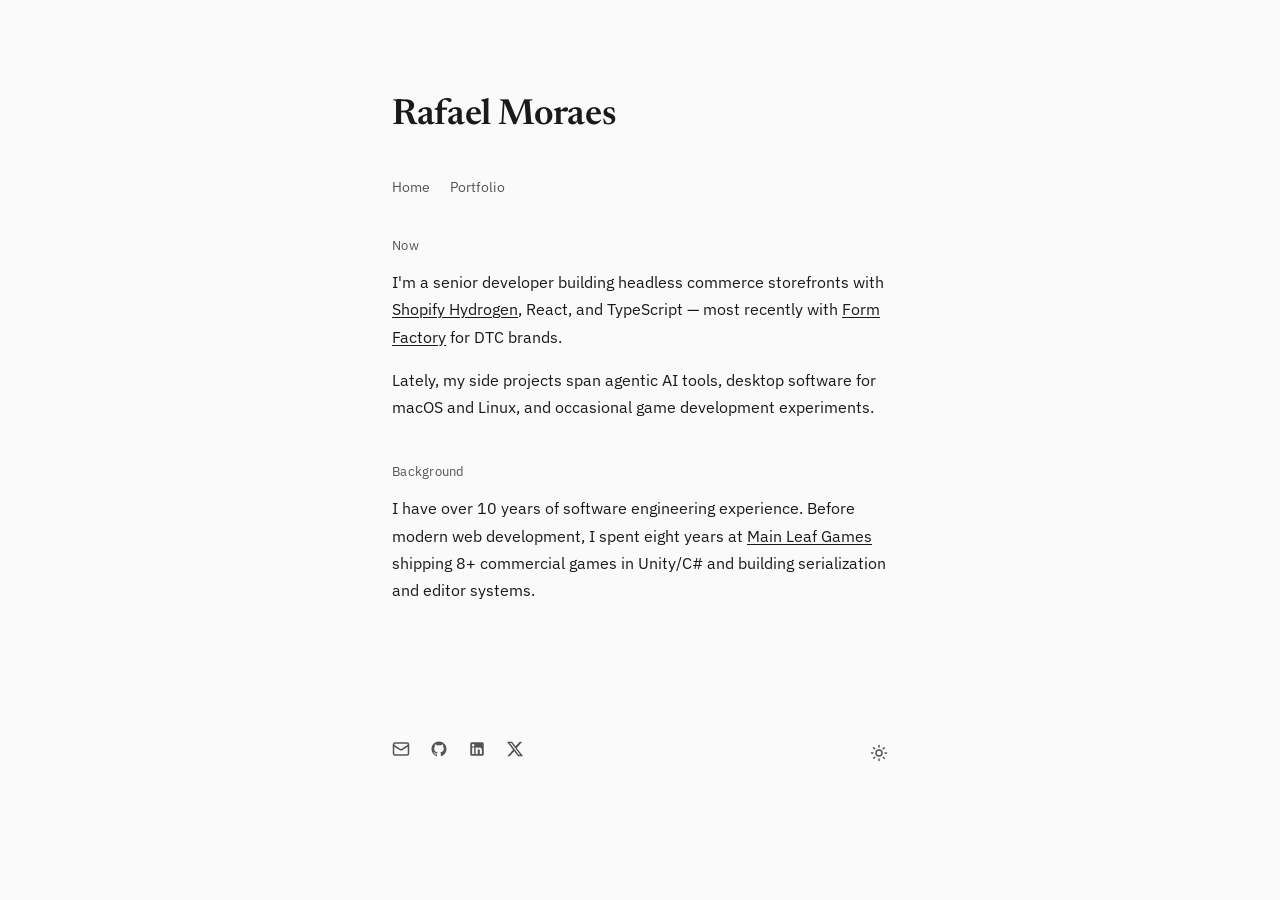
==== index.html @ d6a02d08 "Update Background section: concise focus on 10+ years and Main Leaf Games" ====
<!DOCTYPE html>
<html lang="en">
<head>
  <meta charset="UTF-8">
  <meta name="viewport" content="width=device-width, initial-scale=1.0">
  <meta name="color-scheme" content="light dark">
  <script>
    (function () {
      try {
        var stored = localStorage.getItem('theme');
        if (stored === 'light' || stored === 'dark') {
          document.documentElement.setAttribute('data-theme', stored);
        }
      } catch (e) {}
    })();
  </script>
  <title>Rafael Moraes</title>
  <meta name="description" content="Rafael Moraes — Senior Software Developer building headless commerce storefronts and developer tools.">
  <meta property="og:title" content="Rafael Moraes">
  <meta property="og:description" content="Senior Software Developer building headless commerce storefronts and developer tools.">
  <meta property="og:type" content="website">
  <link rel="icon" href="data:image/svg+xml,<svg xmlns='http://www.w3.org/2000/svg' viewBox='0 0 100 100'><text y='.9em' font-size='90'>·</text></svg>">
  <link rel="stylesheet" href="css/style.css">
</head>
<body>
  <div class="container">
    <header>
      <h1><a href="./">Rafael Moraes</a></h1>
      <nav>
        <ul>
          <li><span aria-current="page">Home</span></li>
          <li><a href="./portfolio.html">Portfolio</a></li>
        </ul>
      </nav>
    </header>

    <main>
      <section>
        <p class="section-label">Now</p>
        <p>I'm a senior developer building headless commerce storefronts with <a href="https://shopify.dev/docs/storefronts/headless/hydrogen" target="_blank" rel="noopener noreferrer">Shopify Hydrogen</a>, React, and TypeScript — most recently with <a href="https://formfactory.dev" target="_blank" rel="noopener noreferrer">Form Factory</a> for DTC brands.</p>
        <p>Lately, my side projects span agentic AI tools, desktop software for macOS and Linux, and occasional game development experiments.</p>
      </section>

      <section>
        <p class="section-label">Background</p>
        <p>I have over 10 years of software engineering experience. Before modern web development, I spent eight years at <a href="https://mainleaf.com" target="_blank" rel="noopener noreferrer">Main Leaf Games</a> shipping 8+ commercial games in Unity/C# and building serialization and editor systems.</p>
      </section>
    </main>

    <footer>
      <ul>
        <li>
          <a href="mailto:rafael@rbm.rs" aria-label="Email">
            <svg xmlns="http://www.w3.org/2000/svg" width="18" height="18" viewBox="0 0 24 24" fill="none" stroke="currentColor" stroke-width="2" stroke-linecap="round" stroke-linejoin="round" aria-hidden="true">
              <rect width="20" height="16" x="2" y="4" rx="2"/>
              <path d="m22 7-8.97 5.7a1.94 1.94 0 0 1-2.06 0L2 7"/>
            </svg>
          </a>
        </li>
        <li>
          <a href="https://github.com/rbmrs" target="_blank" rel="noopener noreferrer" aria-label="GitHub">
            <svg xmlns="http://www.w3.org/2000/svg" width="18" height="18" viewBox="0 0 24 24" fill="currentColor" aria-hidden="true">
              <path d="M12 2C6.477 2 2 6.484 2 12.017c0 4.425 2.865 8.18 6.839 9.504.5.092.682-.217.682-.483 0-.237-.008-.868-.013-1.703-2.782.605-3.369-1.343-3.369-1.343-.454-1.158-1.11-1.466-1.11-1.466-.908-.62.069-.608.069-.608 1.003.07 1.53 1.032 1.53 1.032.892 1.53 2.341 1.088 2.91.832.092-.647.35-1.088.636-1.338-2.22-.253-4.555-1.113-4.555-4.951 0-1.093.39-1.988 1.029-2.688-.103-.253-.446-1.272.098-2.65 0 0 .84-.27 2.75 1.026A9.564 9.564 0 0 1 12 6.844c.85.004 1.705.115 2.504.337 1.909-1.296 2.747-1.027 2.747-1.027.546 1.379.202 2.398.1 2.651.64.7 1.028 1.595 1.028 2.688 0 3.848-2.339 4.695-4.566 4.943.359.309.678.92.678 1.855 0 1.338-.012 2.419-.012 2.747 0 .268.18.58.688.482A10.019 10.019 0 0 0 22 12.017C22 6.484 17.522 2 12 2z"/>
            </svg>
          </a>
        </li>
        <li>
          <a href="https://www.linkedin.com/in/rafael-moraes-a4942123/" target="_blank" rel="noopener noreferrer" aria-label="LinkedIn">
            <svg xmlns="http://www.w3.org/2000/svg" width="18" height="18" viewBox="0 0 24 24" fill="currentColor" aria-hidden="true">
              <path d="M19 3a2 2 0 0 1 2 2v14a2 2 0 0 1-2 2H5a2 2 0 0 1-2-2V5a2 2 0 0 1 2-2h14m-.5 15.5v-5.3a3.26 3.26 0 0 0-3.26-3.26c-.85 0-1.84.52-2.28 1.3v-1.11h-2.79v8.37h2.79v-4.93c0-.77.62-1.4 1.39-1.4a1.4 1.4 0 0 1 1.4 1.4v4.93h2.75M6.88 8.56a1.68 1.68 0 0 0 1.68-1.68c0-.93-.75-1.69-1.68-1.69a1.69 1.69 0 0 0-1.69 1.69c0 .93.76 1.68 1.69 1.68m1.39 9.94v-8.37H5.5v8.37h2.77z"/>
            </svg>
          </a>
        </li>
        <li>
          <a href="https://x.com/rbmrs_" target="_blank" rel="noopener noreferrer" aria-label="X (Twitter)">
            <svg xmlns="http://www.w3.org/2000/svg" width="18" height="18" viewBox="0 0 24 24" fill="currentColor" aria-hidden="true">
              <path d="M18.244 2.25h3.308l-7.227 8.26 8.502 11.24H16.17l-5.214-6.817L4.99 21.75H1.68l7.73-8.835L1.254 2.25H8.08l4.713 6.231zm-1.161 17.52h1.833L7.084 4.126H5.117z"/>
            </svg>
          </a>
        </li>
      </ul>
      <button id="theme-toggle" type="button" aria-label="Toggle theme">
        <span class="icon-sun">
          <svg xmlns="http://www.w3.org/2000/svg" width="18" height="18" viewBox="0 0 24 24" fill="none" stroke="currentColor" stroke-width="2" stroke-linecap="round" stroke-linejoin="round" aria-hidden="true">
            <circle cx="12" cy="12" r="4" />
            <path d="M12 2v2" />
            <path d="M12 20v2" />
            <path d="m4.93 4.93 1.41 1.41" />
            <path d="m17.66 17.66 1.41 1.41" />
            <path d="M2 12h2" />
            <path d="M20 12h2" />
            <path d="m6.34 17.66-1.41 1.41" />
            <path d="m19.07 4.93-1.41 1.41" />
          </svg>
        </span>
        <span class="icon-moon">
          <svg xmlns="http://www.w3.org/2000/svg" width="18" height="18" viewBox="0 0 24 24" fill="none" stroke="currentColor" stroke-width="2" stroke-linecap="round" stroke-linejoin="round" aria-hidden="true">
            <path d="M20.985 12.486a9 9 0 1 1-9.473-9.472c.405-.022.617.46.402.803a6 6 0 0 0 8.268 8.268c.344-.215.825-.004.803.401" />
          </svg>
        </span>
      </button>
    </footer>
  </div>

  <script>
    (function () {
      var button = document.getElementById('theme-toggle');
      if (!button) return;
      function current() {
        var attr = document.documentElement.getAttribute('data-theme');
        if (attr === 'light' || attr === 'dark') return attr;
        return window.matchMedia('(prefers-color-scheme: dark)').matches ? 'dark' : 'light';
      }
      function updateLabel() {
        var target = current() === 'dark' ? 'light' : 'dark';
        button.setAttribute('aria-label', 'Switch to ' + target + ' theme');
        button.title = button.getAttribute('aria-label');
      }
      button.addEventListener('click', function () {
        var next = current() === 'dark' ? 'light' : 'dark';
        document.documentElement.setAttribute('data-theme', next);
        try {
          localStorage.setItem('theme', next);
        } catch (e) {}
        updateLabel();
      });
      updateLabel();
    })();
  </script>
</body>
</html>
---- css/style.css ----
@import url('https://fonts.googleapis.com/css2?family=IBM+Plex+Sans:wght@400;600&family=Newsreader:wght@600&display=swap');

:root {
  --font-body: 'IBM Plex Sans', system-ui, -apple-system, sans-serif;
  --font-heading: 'Newsreader', Georgia, 'Times New Roman', serif;
  --font-mono: monospace;
  --color-bg: #fafafa;
  --color-text: #1a1a1a;
  --color-muted: #555;
  --color-link: #0057ff;
  --max-width: 34rem;
  --spacing: 1.5rem;
}

*,
*::before,
*::after {
  margin: 0;
  padding: 0;
  box-sizing: border-box;
}

html {
  color-scheme: light dark;
}

@media (prefers-color-scheme: dark) {
  :root:not([data-theme="light"]) {
    --color-bg: #161615;
    --color-text: #e8e8e6;
    --color-muted: #9a9a96;
  }
}

html[data-theme="dark"] {
  color-scheme: dark;
  --color-bg: #161615;
  --color-text: #e8e8e6;
  --color-muted: #9a9a96;
}

html[data-theme="light"] {
  color-scheme: light;
}

body {
  font-family: var(--font-body);
  color: var(--color-text);
  background: var(--color-bg);
  line-height: 1.6;
  -webkit-font-smoothing: antialiased;
}

/* --- Layout --- */

.container {
  max-width: var(--max-width);
  margin: 0 auto;
  padding: 0 var(--spacing);
}

/* --- Header --- */

header {
  padding: 5.5rem 0 0;
}

@media (max-width: 640px) {
  header {
    padding: 3.5rem 0 0;
  }
}

header h1 {
  font-family: var(--font-heading);
  font-size: 2.25rem;
  font-weight: 600;
  letter-spacing: -0.01em;
  margin-bottom: 1.75rem;
}

header h1 a {
  color: var(--color-text);
  text-decoration: none;
}

header h1 a:hover {
  color: var(--color-muted);
}

nav {
  margin: 0 0 2.25rem;
}

nav ul {
  display: flex;
  justify-content: flex-start;
  gap: 1.25rem;
  list-style: none;
}

nav a,
nav span[aria-current="page"] {
  font-size: 0.875rem;
  color: var(--color-muted);
  text-decoration: none;
}

nav a:hover {
  color: var(--color-text);
}

nav span[aria-current="page"] {
  cursor: default;
}

/* --- Main --- */

main {
  padding: 0 0 4rem;
}

/* --- Sections --- */

.section-label {
  font-size: 0.8125rem;
  color: var(--color-muted);
  margin-bottom: 0.75rem;
  letter-spacing: 0.02em;
}

main p {
  margin-bottom: 1rem;
  line-height: 1.7;
}

main section {
  margin-bottom: 2.5rem;
}

main section:last-child {
  margin-bottom: 0;
}

/* --- Links in body --- */

main a {
  color: var(--color-text);
  text-decoration: underline;
  text-underline-offset: 2px;
}

main a:hover {
  color: var(--color-muted);
}

/* --- Projects (Portfolio) --- */

.projects {
  list-style: none;
  display: flex;
  flex-direction: column;
  gap: 1.25rem;
}

.projects li {
  line-height: 1.6;
}

.projects .title {
  font-weight: 600;
}

.projects .desc {
  color: var(--color-muted);
}

.projects a {
  font-size: 0.875rem;
}

/* --- Footer --- */

footer {
  display: flex;
  align-items: center;
  justify-content: space-between;
  padding: 3.5rem 0 3rem;
}

footer ul {
  display: flex;
  align-items: center;
  gap: 1.25rem;
  list-style: none;
}

footer a {
  display: inline-flex;
  align-items: center;
  color: var(--color-muted);
  text-decoration: none;
  transition: color 0.2s ease;
}

footer a:hover {
  color: var(--color-text);
}

footer svg {
  width: 18px;
  height: 18px;
  display: block;
}

/* --- Theme toggle --- */

#theme-toggle {
  appearance: none;
  background: transparent;
  border: 0;
  padding: 0;
  margin-left: auto;
  color: var(--color-muted);
  cursor: pointer;
  display: inline-flex;
  align-items: center;
  transition: color 0.2s ease;
}

#theme-toggle:hover {
  color: var(--color-text);
}

#theme-toggle svg {
  width: 18px;
  height: 18px;
  display: block;
}

#theme-toggle .icon-moon {
  display: none;
}

@media (prefers-color-scheme: dark) {
  html:not([data-theme="light"]) #theme-toggle .icon-sun {
    display: none;
  }
  html:not([data-theme="light"]) #theme-toggle .icon-moon {
    display: block;
  }
}

html[data-theme="dark"] #theme-toggle .icon-sun {
  display: none;
}

html[data-theme="dark"] #theme-toggle .icon-moon {
  display: block;
}

html[data-theme="light"] #theme-toggle .icon-sun {
  display: block;
}

html[data-theme="light"] #theme-toggle .icon-moon {
  display: none;
}

/* --- Focus styles --- */

a:focus-visible,
button:focus-visible {
  outline: 2px solid var(--color-link);
  outline-offset: 2px;
  border-radius: 2px;
}
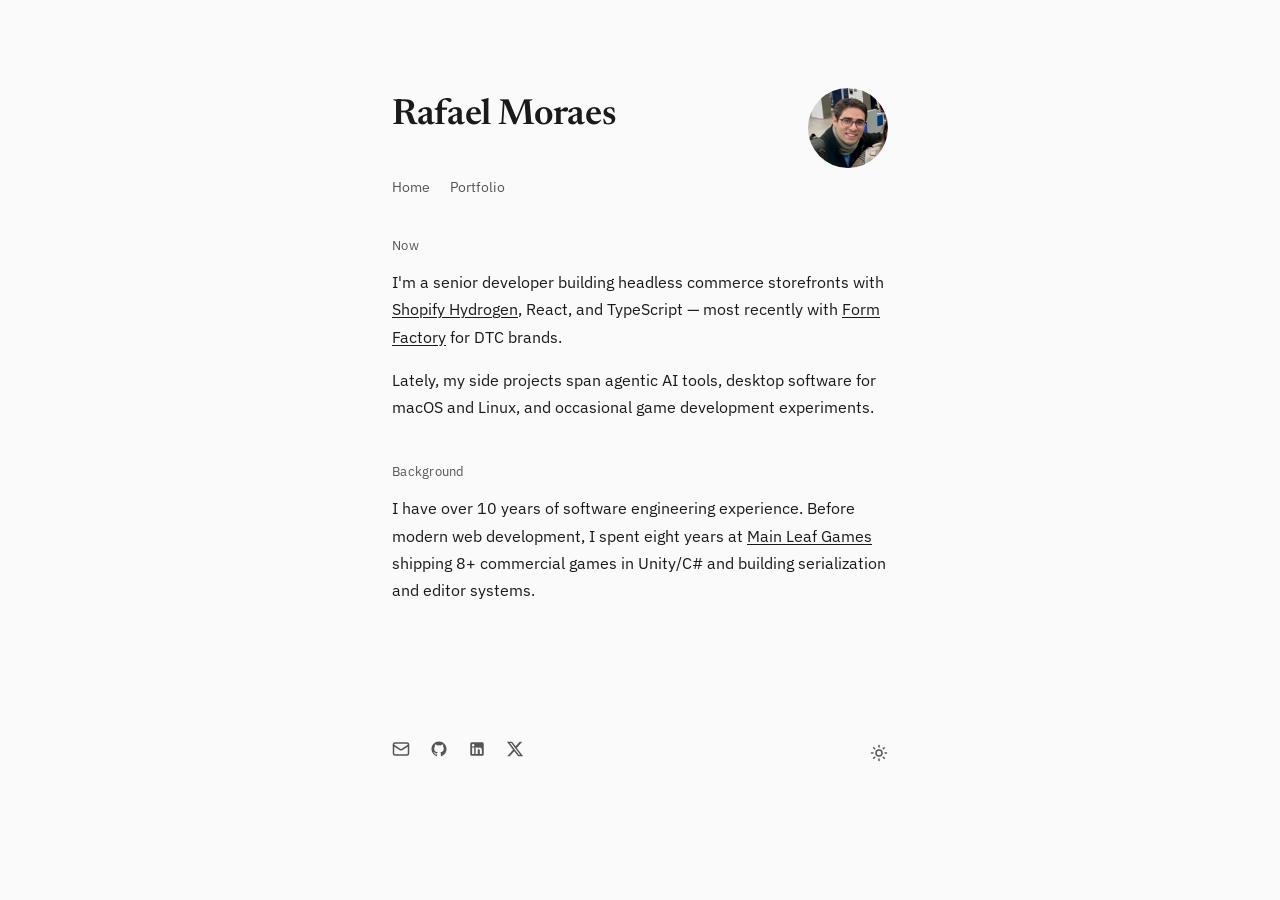
==== commit f8395242: "Add GitHub profile picture to header" ====
--- a/index.html
+++ b/index.html
@@ -25,13 +25,16 @@
 <body>
   <div class="container">
     <header>
-      <h1><a href="./">Rafael Moraes</a></h1>
-      <nav>
-        <ul>
-          <li><span aria-current="page">Home</span></li>
-          <li><a href="./portfolio.html">Portfolio</a></li>
-        </ul>
-      </nav>
+      <div>
+        <h1><a href="./">Rafael Moraes</a></h1>
+        <nav>
+          <ul>
+            <li><span aria-current="page">Home</span></li>
+            <li><a href="./portfolio.html">Portfolio</a></li>
+          </ul>
+        </nav>
+      </div>
+      <img src="assets/avatar.jpg" alt="Rafael Moraes" class="avatar" width="80" height="80">
     </header>
 
     <main>
@@ -43,7 +46,7 @@
 
       <section>
         <p class="section-label">Background</p>
-        <p>I have over 10 years of software engineering experience. Before modern web development, I spent eight years at <a href="https://mainleaf.com" target="_blank" rel="noopener noreferrer">Main Leaf Games</a> shipping 8+ commercial games in Unity/C# and building serialization and editor systems.</p>
+        <p>I have over 10 years of software engineering experience. Before modern web development, I spent eight years at <a href="https://www.linkedin.com/company/mainleaf/home/" target="_blank" rel="noopener noreferrer">Main Leaf Games</a> shipping 8+ commercial games in Unity/C# and building serialization and editor systems.</p>
       </section>
     </main>
 
--- a/css/style.css
+++ b/css/style.css
@@ -63,11 +63,30 @@
 
 header {
   padding: 5.5rem 0 0;
+  display: flex;
+  align-items: flex-start;
+  justify-content: space-between;
+  gap: 1.5rem;
 }
 
 @media (max-width: 640px) {
   header {
     padding: 3.5rem 0 0;
+  }
+}
+
+.avatar {
+  width: 80px;
+  height: 80px;
+  border-radius: 50%;
+  object-fit: cover;
+  flex-shrink: 0;
+}
+
+@media (max-width: 480px) {
+  .avatar {
+    width: 68px;
+    height: 68px;
   }
 }
 
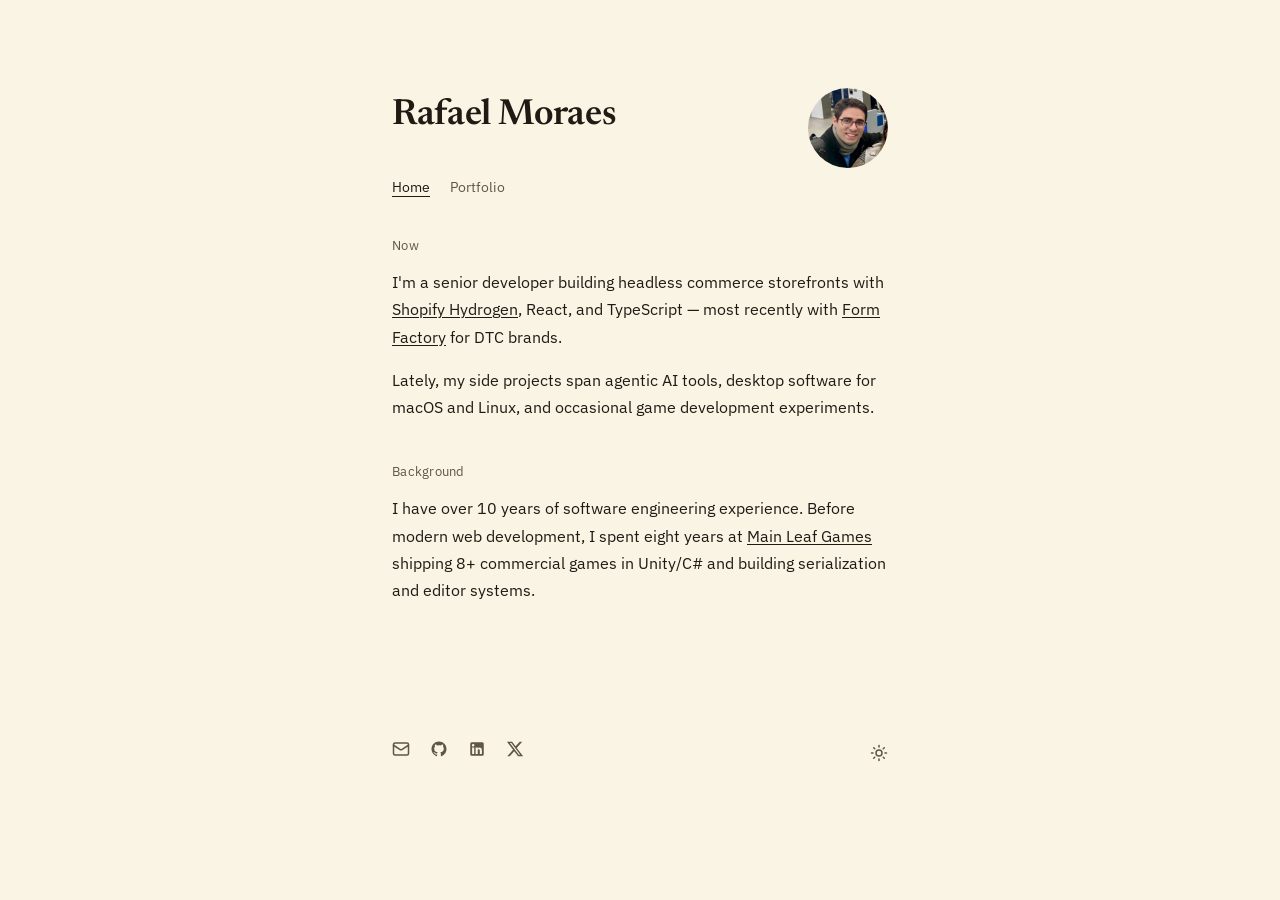
==== commit d29e1bb2: "Replace dot favicon with RM monogram Co-Authored-By: Claude Opus 5.5 <noreply@anthropic.com>" ====
--- a/index.html
+++ b/index.html
@@ -19,7 +19,7 @@
   <meta property="og:title" content="Rafael Moraes">
   <meta property="og:description" content="Senior Software Developer building headless commerce storefronts and developer tools.">
   <meta property="og:type" content="website">
-  <link rel="icon" href="data:image/svg+xml,<svg xmlns='http://www.w3.org/2000/svg' viewBox='0 0 100 100'><text y='.9em' font-size='90'>·</text></svg>">
+  <link rel="icon" type="image/svg+xml" href="assets/favicon.svg">
   <link rel="stylesheet" href="css/style.css">
 </head>
 <body>
--- a/css/style.css
+++ b/css/style.css
@@ -4,9 +4,9 @@
   --font-body: 'IBM Plex Sans', system-ui, -apple-system, sans-serif;
   --font-heading: 'Newsreader', Georgia, 'Times New Roman', serif;
   --font-mono: monospace;
-  --color-bg: #fafafa;
-  --color-text: #1a1a1a;
-  --color-muted: #555;
+  --color-bg: #faf4e5;
+  --color-text: #1f1b14;
+  --color-muted: #5e5647;
   --color-link: #0057ff;
   --max-width: 34rem;
   --spacing: 1.5rem;
@@ -26,17 +26,17 @@
 
 @media (prefers-color-scheme: dark) {
   :root:not([data-theme="light"]) {
-    --color-bg: #161615;
-    --color-text: #e8e8e6;
-    --color-muted: #9a9a96;
+    --color-bg: #1a1712;
+    --color-text: #ede5d3;
+    --color-muted: #a39a87;
   }
 }
 
 html[data-theme="dark"] {
   color-scheme: dark;
-  --color-bg: #161615;
-  --color-text: #e8e8e6;
-  --color-muted: #9a9a96;
+  --color-bg: #1a1712;
+  --color-text: #ede5d3;
+  --color-muted: #a39a87;
 }
 
 html[data-theme="light"] {
@@ -119,18 +119,28 @@
 }
 
 nav a,
-nav span[aria-current="page"] {
+nav [aria-current="page"] {
   font-size: 0.875rem;
   color: var(--color-muted);
   text-decoration: none;
+  transition: color 0.2s ease;
 }
 
 nav a:hover {
   color: var(--color-text);
 }
 
-nav span[aria-current="page"] {
+nav [aria-current="page"],
+nav a[aria-current="true"] {
+  color: var(--color-text);
+  text-decoration: underline;
+  text-decoration-thickness: 1px;
+  text-underline-offset: 4px;
   cursor: default;
+}
+
+nav a[aria-current="true"] {
+  cursor: pointer;
 }
 
 /* --- Main --- */
@@ -196,6 +206,71 @@
 
 .projects a {
   font-size: 0.875rem;
+}
+
+/* --- Game page --- */
+
+/* Player breaks out of the text column; the Unity build is a fixed 960x642 page, scaled down to fit. */
+.player {
+  --player-scale: 1;
+  width: min(960px, 100vw - 2 * var(--spacing));
+  aspect-ratio: 960 / 644;
+  margin-left: 50%;
+  translate: -50% 0;
+  overflow: hidden;
+  background: #000;
+}
+
+.player iframe {
+  display: block;
+  width: 960px;
+  height: 644px;
+  border: 0;
+  transform: scale(var(--player-scale));
+  transform-origin: 0 0;
+}
+
+.player-meta {
+  margin-top: 0.75rem;
+  font-size: 0.875rem;
+}
+
+.note {
+  font-size: 0.875rem;
+  color: var(--color-muted);
+}
+
+.controls {
+  width: 100%;
+  border-collapse: collapse;
+  margin-bottom: 1rem;
+  font-size: 0.9375rem;
+}
+
+.controls th {
+  text-align: left;
+  font-weight: 400;
+  font-size: 0.8125rem;
+  color: var(--color-muted);
+  padding: 0 0.75rem 0.5rem 0;
+}
+
+.controls td {
+  padding: 0.375rem 0.75rem 0.375rem 0;
+  vertical-align: top;
+}
+
+.controls tbody tr + tr td {
+  border-top: 1px solid color-mix(in srgb, var(--color-muted) 25%, transparent);
+}
+
+kbd {
+  font-family: var(--font-mono);
+  font-size: 0.8125rem;
+  padding: 0.05rem 0.35rem;
+  border: 1px solid color-mix(in srgb, var(--color-muted) 50%, transparent);
+  border-radius: 3px;
+  white-space: nowrap;
 }
 
 /* --- Footer --- */
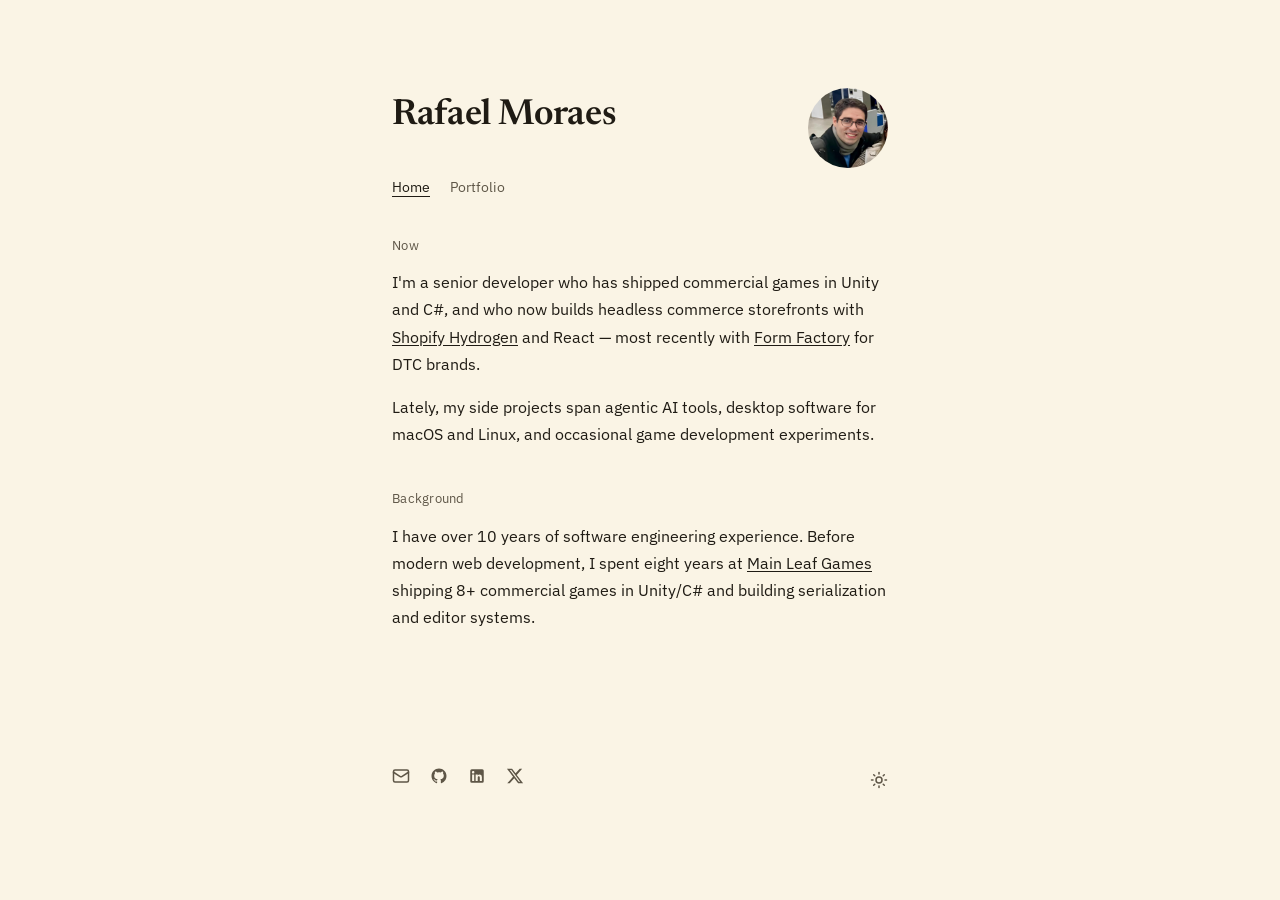
==== commit 8a44a41f: "Give game development equal weight in Now intro Co-Authored-By: Claude Opus 5.5 <noreply@anthropic.c" ====
--- a/index.html
+++ b/index.html
@@ -40,7 +40,7 @@
     <main>
       <section>
         <p class="section-label">Now</p>
-        <p>I'm a senior developer building headless commerce storefronts with <a href="https://shopify.dev/docs/storefronts/headless/hydrogen" target="_blank" rel="noopener noreferrer">Shopify Hydrogen</a>, React, and TypeScript — most recently with <a href="https://formfactory.dev" target="_blank" rel="noopener noreferrer">Form Factory</a> for DTC brands.</p>
+        <p>I'm a senior developer who has shipped commercial games in Unity and C#, and who now builds headless commerce storefronts with <a href="https://shopify.dev/docs/storefronts/headless/hydrogen" target="_blank" rel="noopener noreferrer">Shopify Hydrogen</a> and React — most recently with <a href="https://formfactory.dev" target="_blank" rel="noopener noreferrer">Form Factory</a> for DTC brands.</p>
         <p>Lately, my side projects span agentic AI tools, desktop software for macOS and Linux, and occasional game development experiments.</p>
       </section>
 
